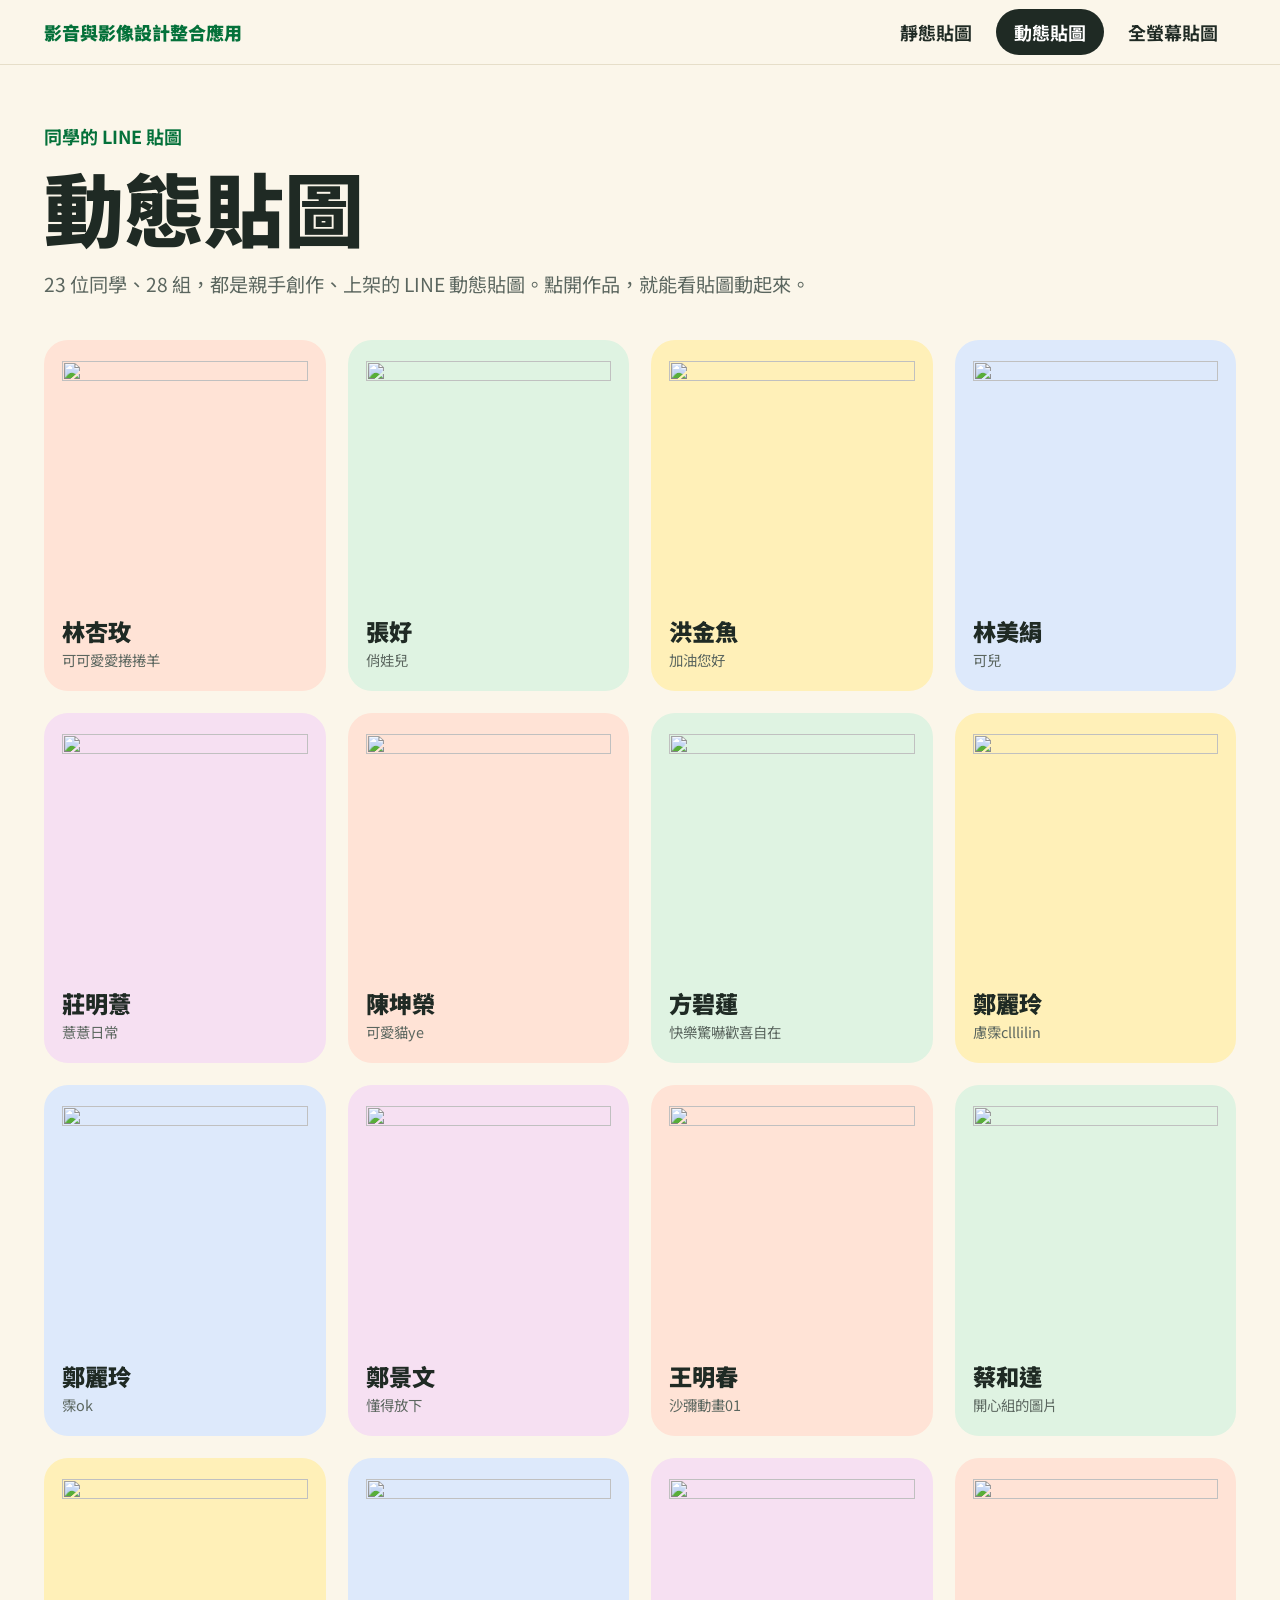
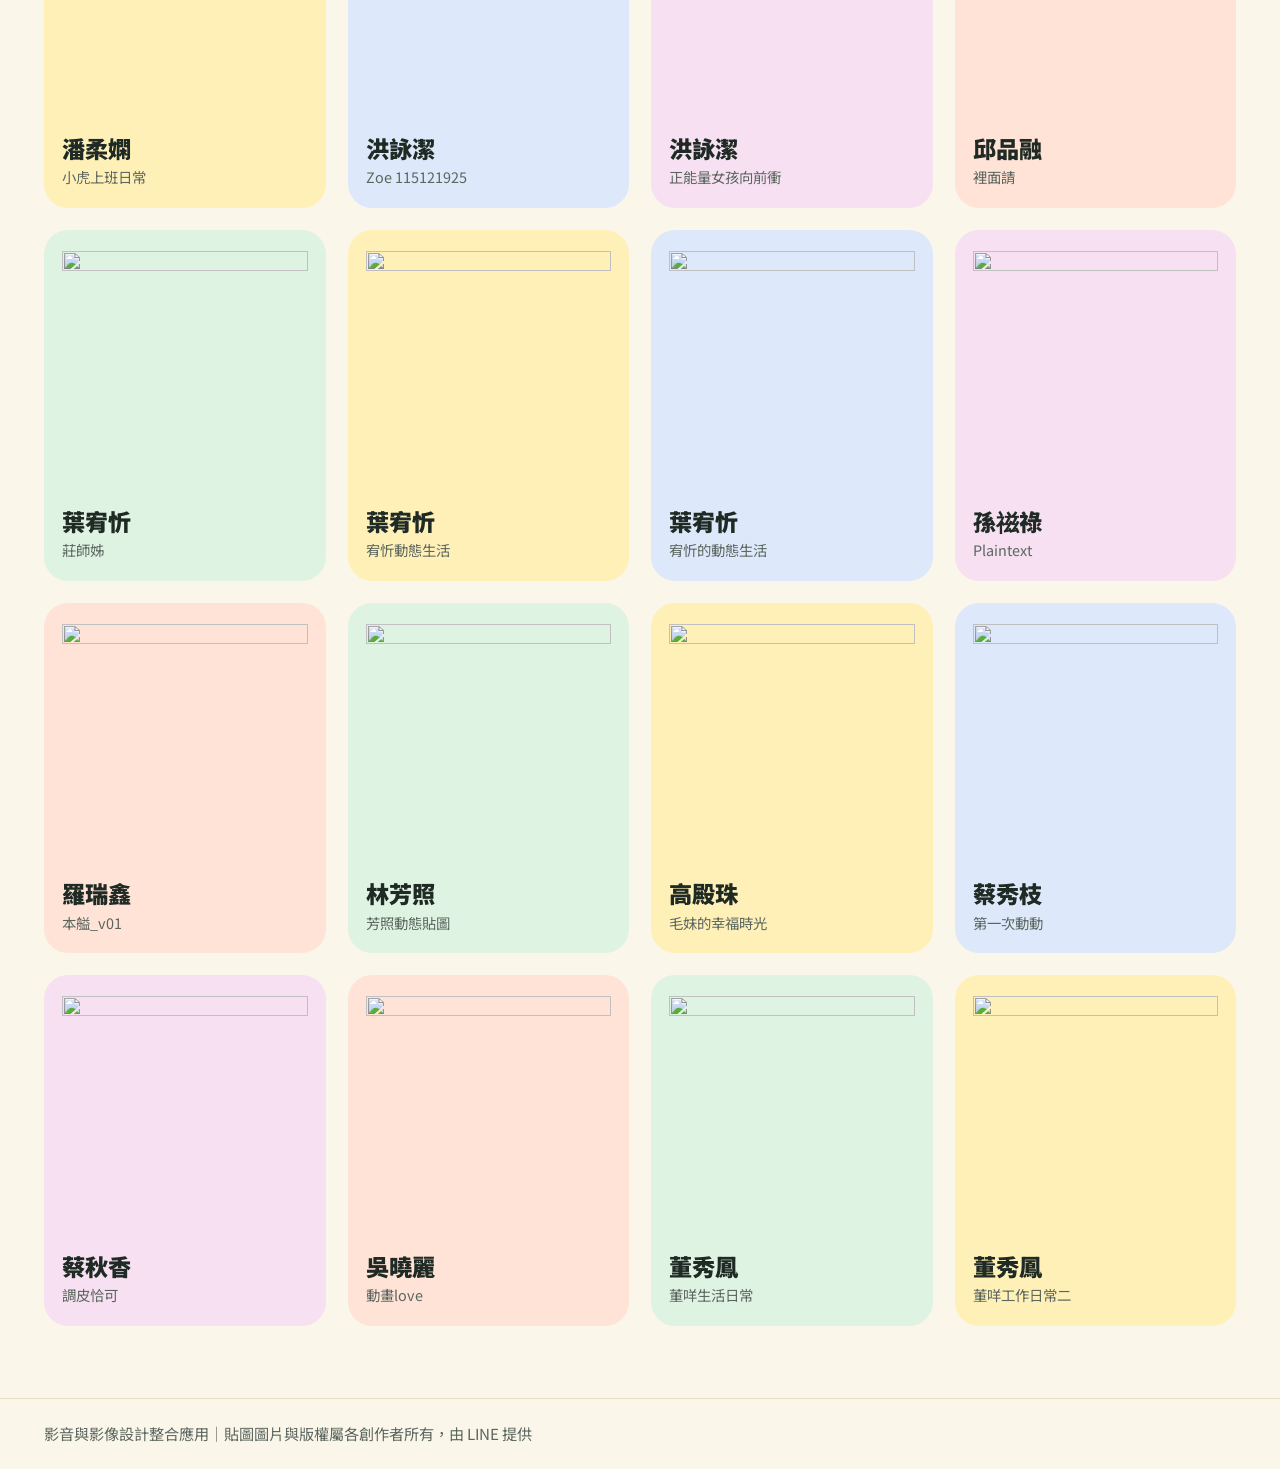
==== animated.html @ d30577fb "Add files via upload" ====
<!doctype html>
<html lang="zh-Hant">
<head>
<meta charset="utf-8">
<meta name="viewport" content="width=device-width,initial-scale=1">
<title>動態貼圖｜影音與影像設計整合應用</title>
<meta name="description" content="影音與影像設計整合應用課程，學生親手創作並上架的 LINE 動態貼圖。">
<link rel="preconnect" href="https://fonts.googleapis.com">
<link rel="preconnect" href="https://fonts.gstatic.com" crossorigin>
<link href="https://fonts.googleapis.com/css2?family=Noto+Sans+TC:wght@400;500;700;900&display=swap" rel="stylesheet">
<link rel="stylesheet" href="gallery.css">
</head>
<body data-kind="animation">
<nav class="topbar" aria-label="貼圖類型">
  <div class="wrap">
    <a class="brand" href="index.html">影音與影像設計整合應用</a>
    <div class="tabs">
      <a href="index.html">靜態貼圖</a>
      <a href="animated.html" aria-current="page">動態貼圖</a>
      <a href="stickers.html">全螢幕貼圖</a>
    </div>
  </div>
</nav>
<div class="wrap">
  <header>
    <div class="course">同學的 LINE 貼圖</div>
    <h1>動態貼圖</h1>
    <p class="lead"><span id="students"></span> 位同學、<span id="sets"></span> 組，都是親手創作、上架的 LINE 動態貼圖。點開作品，就能看貼圖動起來。</p>
  </header>
  <main class="grid" id="grid"></main>
</div>
<footer><div class="wrap">影音與影像設計整合應用｜貼圖圖片與版權屬各創作者所有，由 LINE 提供</div></footer>

<dialog id="dlg" aria-labelledby="dName">
  <div class="sheet">
    <div class="stage" id="stage"><img id="stageImg" alt=""></div>
    <div class="info">
      <button class="close" id="close" type="button" aria-label="關閉">×</button>
      <h2 id="dName"></h2>
      <p class="set" id="dSet"></p>
      <p class="tip" id="dTip"></p>
      <div class="thumbs" id="thumbs"></div>
      <a class="store" id="dStore" target="_blank" rel="noopener">到 LINE 貼圖小舖看這組 ↗</a>
    </div>
  </div>
</dialog>

<script>
// 資料來源：學生貼圖連結整理.xlsx。新增作品就加一筆：set 是貼圖組編號（網址最後的數字）；
// first、n 是第一張貼圖的編號與張數，可在 LINE 商店頁查到，查不到時留 0（只顯示主圖）
const WORKS = [
  { name:'林杏玫', set:37443698, title:'可可愛愛捲捲羊', first:918490913, n:8 },
  { name:'張好', set:37348195, title:'俏娃兒', first:916200073, n:8 },
  { name:'洪金魚', set:37348151, title:'加油您好', first:916199401, n:8 },
  { name:'林美絹', set:37348150, title:'可兒', first:916199393, n:8 },
  { name:'莊明薏', set:37348164, title:'薏薏日常', first:916199625, n:8 },
  { name:'陳坤榮', set:37443683, title:'可愛貓ye', first:918490569, n:8 },
  { name:'方碧蓮', set:37348165, title:'快樂驚嚇歡喜自在', first:916199633, n:8 },
  { name:'鄭麗玲', set:37447038, title:'慮霂clllilin', first:918571745, n:8 },
  { name:'鄭麗玲', set:37443567, title:'霂ok', first:918488169, n:8 },
  { name:'鄭景文', set:37415324, title:'懂得放下', first:917785209, n:8 },
  { name:'王明春', set:37305655, title:'沙彌動畫01', first:915193769, n:8 },
  { name:'蔡和達', set:37307713, title:'開心組的圖片', first:915233593, n:8 },
  { name:'潘柔嫻', set:37297257, title:'小虎上班日常', first:915004641, n:16 },
  { name:'洪詠潔', set:37297228, title:'Zoe 115121925', first:915004057, n:8 },
  { name:'洪詠潔', set:37330265, title:'正能量女孩向前衝', first:915767041, n:8 },
  { name:'邱品融', set:37348160, title:'裡面請', first:916199577, n:8 },
  { name:'葉宥忻', set:37297240, title:'莊師姊', first:915004281, n:8 },
  { name:'葉宥忻', set:37297231, title:'宥忻動態生活', first:915004097, n:8 },
  { name:'葉宥忻', set:37330497, title:'宥忻的動態生活', first:915771073, n:8 },
  { name:'孫禌祿', set:37599842, title:'Plaintext', first:922299089, n:8 },
  { name:'羅瑞鑫', set:37590557, title:'本艗_v01', first:922053985, n:8 },
  { name:'林芳照', set:37297250, title:'芳照動態貼圖', first:915004553, n:8 },
  { name:'高殿珠', set:37297238, title:'毛妹的幸福時光', first:915004273, n:8 },
  { name:'蔡秀枝', set:37297242, title:'第一次動動', first:915004345, n:8 },
  { name:'蔡秋香', set:37297227, title:'調皮恰可', first:915004049, n:8 },
  { name:'吳曉麗', set:37297251, title:'動畫love', first:0, n:0 },
  { name:'董秀鳳', set:37297225, title:'董咩生活日常', first:915004001, n:8 },
  { name:'董秀鳳', set:37331137, title:'董咩工作日常二', first:915788345, n:8 },
];
</script>
<script src="gallery.js"></script>
</body>
</html>
---- gallery.css ----
/* 三個貼圖頁（靜態／動態／全螢幕）共用樣式 */
:root{--bg:#fbf6ea;--ink:#1f2a24;--mut:#5b665f;--green:#06c755;--green-ink:#04713a;--line:#e6dec9;--t0:#ffe3d6;--t1:#dff3e2;--t2:#fff0b8;--t3:#dde9fb;--t4:#f6e0f2}
*{box-sizing:border-box;margin:0}
html{color-scheme:light;scroll-padding-top:80px}
body{background:var(--bg);color:var(--ink);font:400 18px/1.7 "Noto Sans TC","Microsoft JhengHei","PingFang TC",sans-serif}
.wrap{max-width:1240px;margin:auto;padding:0 24px}

/* 固定在上方的切換選單 */
.topbar{position:sticky;top:0;z-index:10;background:rgba(251,246,234,.94);backdrop-filter:blur(8px);border-bottom:1px solid var(--line)}
.topbar .wrap{display:flex;align-items:center;gap:16px;min-height:64px}
.brand{font-weight:900;color:var(--green-ink);text-decoration:none;white-space:nowrap;margin-right:auto}
.tabs{display:flex;gap:6px}
.tabs a{display:block;padding:8px 18px;border-radius:99px;color:var(--ink);font-weight:700;text-decoration:none;white-space:nowrap}
.tabs a:hover{background:#efe8d6}
.tabs a[aria-current=page]{background:var(--ink);color:#fff}
.tabs a:focus-visible,.brand:focus-visible{outline:3px solid var(--green-ink);outline-offset:2px}

header{padding:56px 0 40px}
.course{font-weight:700;color:var(--green-ink)}
h1{font-size:clamp(2.6rem,7vw,5rem);font-weight:900;line-height:1.1;margin:10px 0 18px}
.lead{color:var(--mut);font-size:1.2rem;max-width:40em}
.grid{display:grid;grid-template-columns:repeat(4,minmax(0,1fr));gap:22px;padding-bottom:72px}
.tile{position:relative;display:flex;flex-direction:column;width:100%;padding:18px 18px 20px;border:0;border-radius:24px;font:inherit;color:inherit;text-align:left;cursor:pointer;transition:transform .16s}
.tile:hover{transform:translateY(-5px) rotate(-1deg)}
.tile:focus-visible,.thumb:focus-visible,.close:focus-visible,.store:focus-visible{outline:3px solid var(--green-ink);outline-offset:3px}
.tile img{display:block;width:100%;height:auto;aspect-ratio:1;object-fit:contain;margin-bottom:12px}
.name{font-size:1.45rem;font-weight:900;line-height:1.3}
.set{color:var(--mut);font-size:.9rem;line-height:1.45;margin-top:4px}
footer{border-top:1px solid var(--line);padding:22px 0;color:var(--mut);font-size:.95rem}

dialog{width:min(980px,calc(100vw - 32px));max-height:calc(100dvh - 32px);margin:auto;padding:0;border:0;border-radius:24px;background:#fff;color:var(--ink);overflow:auto}
dialog::backdrop{background:rgba(20,30,24,.72)}
.sheet{display:grid;grid-template-columns:minmax(0,1.1fr) minmax(0,1fr)}
.stage{display:flex;align-items:center;justify-content:center;min-height:440px;padding:24px;background:var(--stage,var(--t1))}
.stage img{display:block;width:100%;max-width:420px;height:auto;aspect-ratio:1;object-fit:contain}
.info{position:relative;display:flex;flex-direction:column;gap:12px;padding:28px 26px}
.info h2{font-size:2rem;font-weight:900;line-height:1.25;padding-right:48px}
.info .set{font-size:1rem}
.close{position:absolute;top:18px;right:18px;width:44px;height:44px;border:0;border-radius:50%;background:#efece2;font:inherit;font-size:1.3rem;color:inherit;cursor:pointer}
.tip{color:var(--mut);font-size:.95rem}
.thumbs{display:grid;grid-template-columns:repeat(4,minmax(0,1fr));gap:8px}
.thumb{padding:4px;border:2px solid transparent;border-radius:12px;background:#f6f3ea;cursor:pointer}
.thumb[aria-pressed=true]{border-color:var(--green-ink);background:#fff}
.thumb img{display:block;width:100%;height:auto;aspect-ratio:1;object-fit:contain}
.store{display:block;margin-top:auto;padding:13px 18px;border-radius:99px;background:var(--green);color:#04210f;font-weight:700;text-align:center;text-decoration:none}

@media(max-width:1020px){.grid{grid-template-columns:repeat(3,minmax(0,1fr))}}
@media(max-width:760px){
  .wrap{padding:0 16px}
  .topbar .wrap{flex-wrap:wrap;gap:4px 12px;padding-top:8px;padding-bottom:8px}
  .brand{font-size:.95rem}
  .tabs{width:100%}
  .tabs a{flex:1;padding:8px 6px;text-align:center;font-size:.95rem}
  header{padding:32px 0 24px}
  .grid{grid-template-columns:repeat(2,minmax(0,1fr));gap:14px}
  .tile{padding:12px 12px 16px;border-radius:18px}

  .name{font-size:1.25rem}
  .sheet{grid-template-columns:minmax(0,1fr)}
  .stage{min-height:0;padding:16px}
  .stage img{max-width:280px}
  .info{padding:20px 16px}
}
@media(prefers-reduced-motion:reduce){.tile{transition:none}.tile:hover{transform:none}}
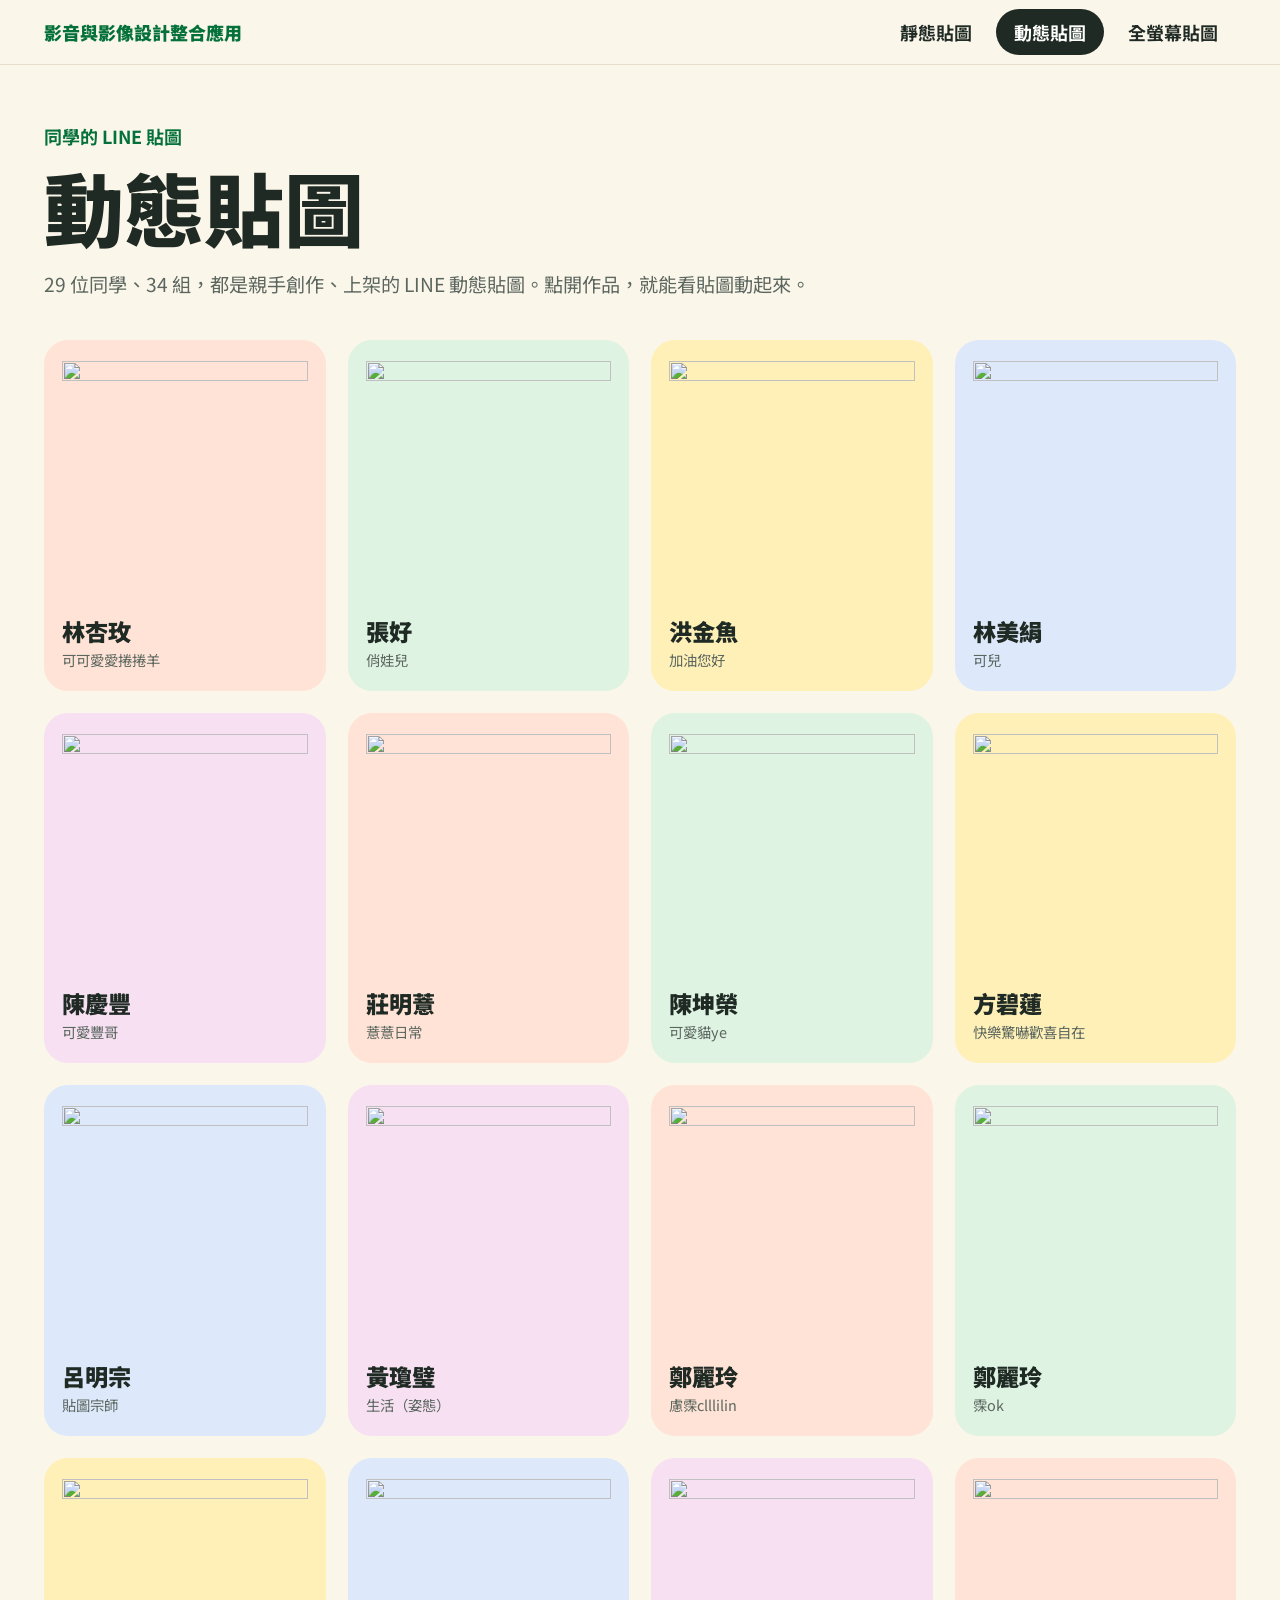
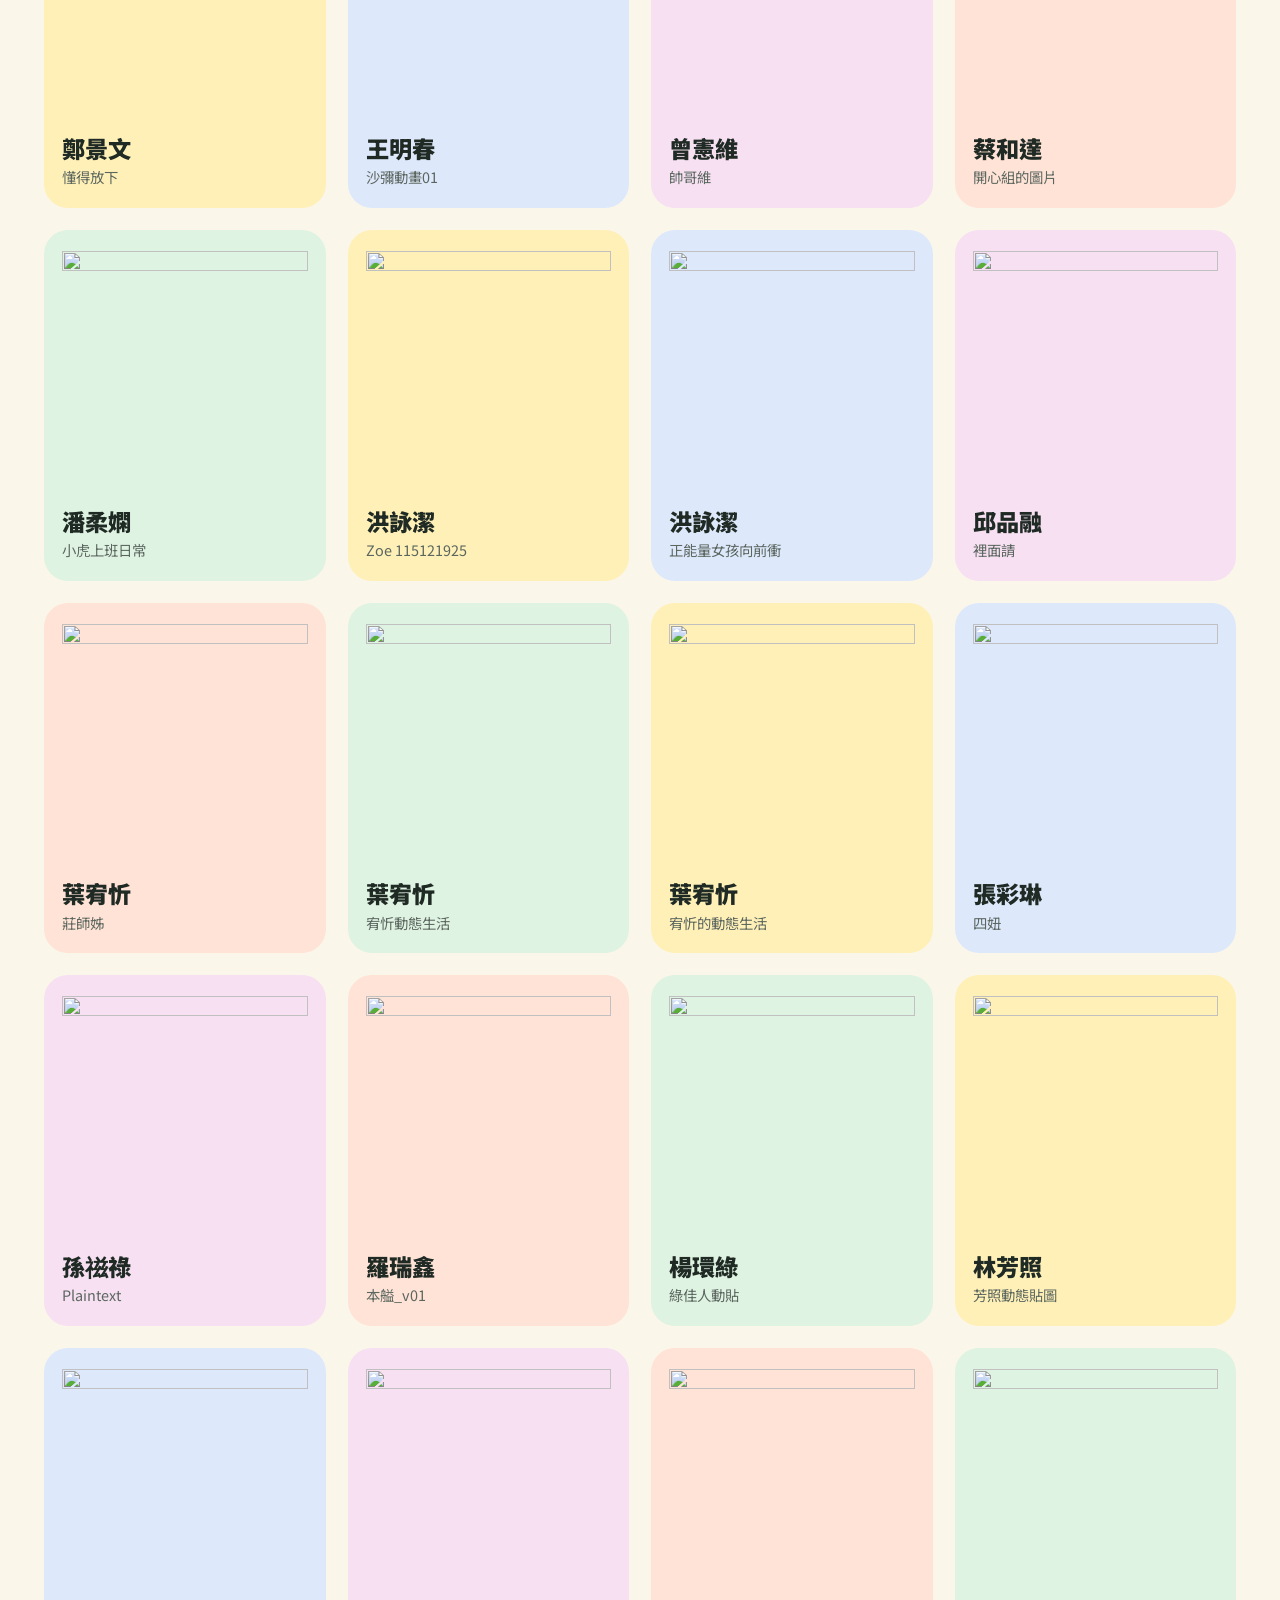
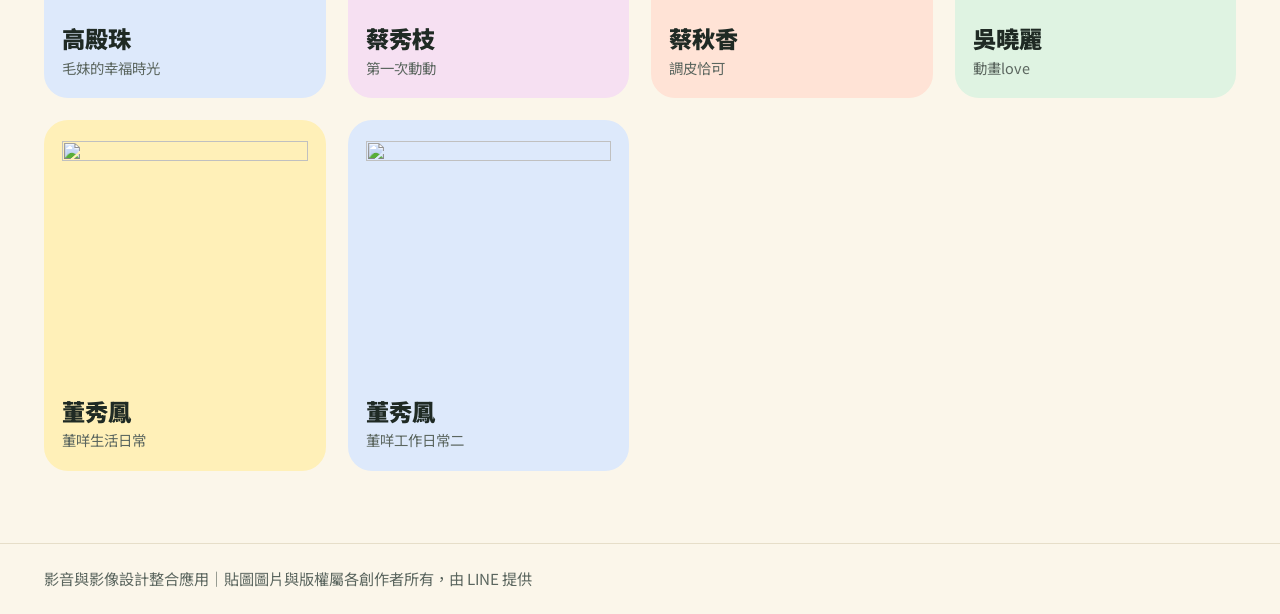
==== commit 138bab66: "Add files via upload" ====
--- a/animated.html
+++ b/animated.html
@@ -53,13 +53,17 @@
   { name:'張好', set:37348195, title:'俏娃兒', first:916200073, n:8 },
   { name:'洪金魚', set:37348151, title:'加油您好', first:916199401, n:8 },
   { name:'林美絹', set:37348150, title:'可兒', first:916199393, n:8 },
+  { name:'陳慶豐', set:37399897, title:'可愛豐哥', first:917412097, n:8 },
   { name:'莊明薏', set:37348164, title:'薏薏日常', first:916199625, n:8 },
   { name:'陳坤榮', set:37443683, title:'可愛貓ye', first:918490569, n:8 },
   { name:'方碧蓮', set:37348165, title:'快樂驚嚇歡喜自在', first:916199633, n:8 },
+  { name:'呂明宗', set:37348168, title:'貼圖宗師', first:916199681, n:8 },
+  { name:'黃瓊璧', set:37297249, title:'生活（姿態）', first:915004545, n:8 },
   { name:'鄭麗玲', set:37447038, title:'慮霂clllilin', first:918571745, n:8 },
   { name:'鄭麗玲', set:37443567, title:'霂ok', first:918488169, n:8 },
   { name:'鄭景文', set:37415324, title:'懂得放下', first:917785209, n:8 },
   { name:'王明春', set:37305655, title:'沙彌動畫01', first:915193769, n:8 },
+  { name:'曾憲維', set:37307131, title:'帥哥維', first:915224713, n:8 },
   { name:'蔡和達', set:37307713, title:'開心組的圖片', first:915233593, n:8 },
   { name:'潘柔嫻', set:37297257, title:'小虎上班日常', first:915004641, n:16 },
   { name:'洪詠潔', set:37297228, title:'Zoe 115121925', first:915004057, n:8 },
@@ -68,8 +72,10 @@
   { name:'葉宥忻', set:37297240, title:'莊師姊', first:915004281, n:8 },
   { name:'葉宥忻', set:37297231, title:'宥忻動態生活', first:915004097, n:8 },
   { name:'葉宥忻', set:37330497, title:'宥忻的動態生活', first:915771073, n:8 },
+  { name:'張彩琳', set:37297232, title:'四妞', first:915004105, n:8 },
   { name:'孫禌祿', set:37599842, title:'Plaintext', first:922299089, n:8 },
   { name:'羅瑞鑫', set:37590557, title:'本艗_v01', first:922053985, n:8 },
+  { name:'楊環綠', set:37297218, title:'綠佳人動貼', first:915003857, n:8 },
   { name:'林芳照', set:37297250, title:'芳照動態貼圖', first:915004553, n:8 },
   { name:'高殿珠', set:37297238, title:'毛妹的幸福時光', first:915004273, n:8 },
   { name:'蔡秀枝', set:37297242, title:'第一次動動', first:915004345, n:8 },
